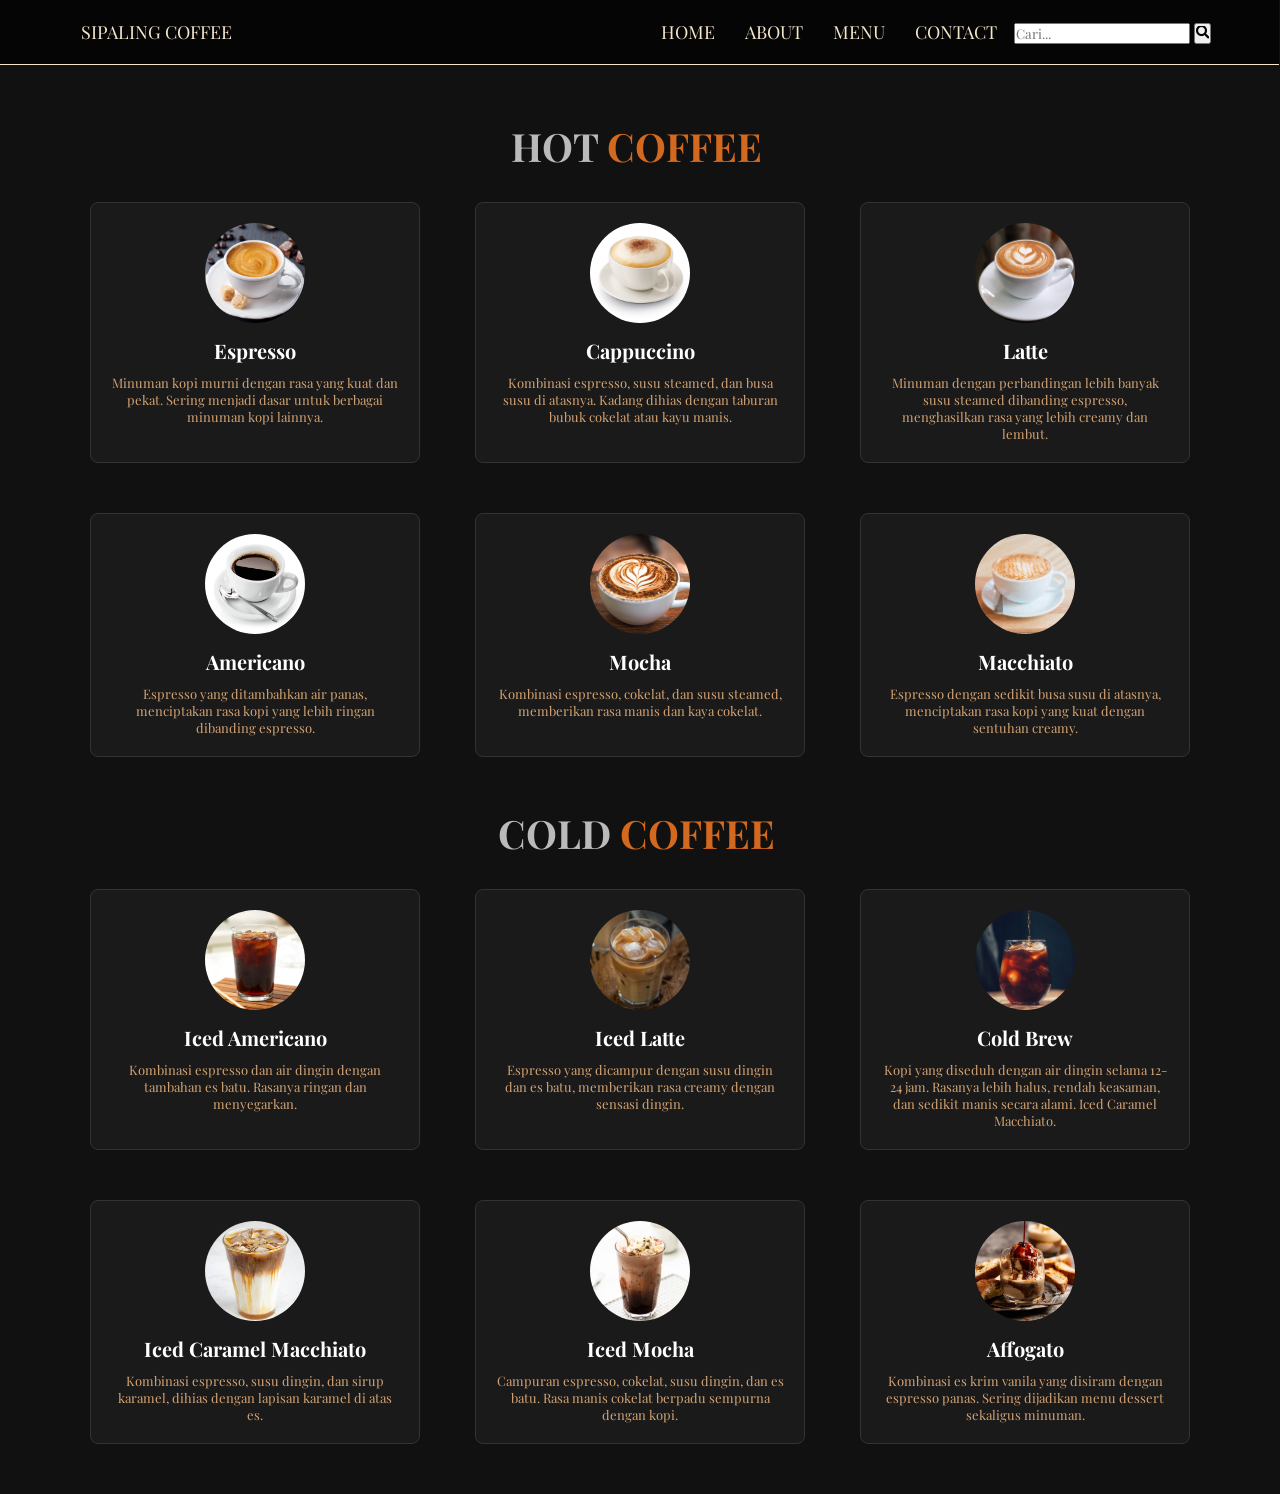
==== coffee.html @ 1930bd71 "feat: initial commit - Sipaling Coffee with Vercel config and TiDB Cloud support" ====
<!DOCTYPE html>
<html>
<head>
    <meta charset='utf-8'>
    <meta http-equiv='X-UA-Compatible' content='IE=edge'>
    <title>Coffee</title>
    <meta name='viewport' content='width=device-width, initial-scale=1'>
    <link rel='stylesheet' type='text/css' media='screen' href='style.css'>
    <link href="https://cdnjs.cloudflare.com/ajax/libs/font-awesome/5.15.3/css/all.min.css" rel="stylesheet"/>
    <link href="https://fonts.googleapis.com/css2?family=Playfair+Display:wght@700&amp;display=swap" rel="stylesheet"/>
</head>
<body>
    <!-- Navbar -->
    <div class="navbar">
        <a href="#"> SIPALING COFFEE </a>
        <div>
          <a href="index.html#home"> HOME </a>
          <a href="index.html#about"> ABOUT </a>
          <a href="index.html#menu"> MENU </a>
          <a href="index.html#contact"> CONTACT </a>
  
         <input type="text" id="searchInput" placeholder="Cari..." name="query" />
         <button class="submit" onclick="toggleSearch()">
            <i class="fas fa-search"></i>
          </button>
        </div>
    </div>

      <section id="menu">
        <div class="menu-content">
          <div class="menu-title">
            <h2>HOT <span>COFFEE</span></h2>
          </div>
          <div class="menu-grid" id="menuGrid">
            <div class="menu-item">
                  <img alt="Gambar Espresso" height="100" src="img/hot-espresso.jpg" width="100"/>
                <h3>Espresso</h3>
                <p>Minuman kopi murni dengan rasa yang kuat dan pekat. Sering menjadi dasar untuk berbagai minuman kopi lainnya.</p>
            </div>
            <div class="menu-item">
              <img alt="Gambar Cappuccino" height="100" src="img/hot-cappucino.jpeg" width="100"/>      
              <h3>Cappuccino</h3>
              <p>Kombinasi espresso, susu steamed, dan busa susu di atasnya. Kadang dihias dengan taburan bubuk cokelat atau kayu manis.</p>
            </div>
            <div class="menu-item">
              <img alt="Gambar Latte" height="100" src="img/hot-latte.jpeg" width="100"/>      
              <h3>Latte</h3>
              <p>Minuman dengan perbandingan lebih banyak susu steamed dibanding espresso, menghasilkan rasa yang lebih creamy dan lembut.</p>
            </div>
            <div class="menu-item">
                <img alt="Gambar Americano" height="100" src="img/hot-americano.jpg" width="100"/>
              <h3>Americano</h3>
              <p>Espresso yang ditambahkan air panas, menciptakan rasa kopi yang lebih ringan dibanding espresso.</p>
            </div>
            <div class="menu-item">
                <img alt="Gambar Mocha" height="100" src="img/hot-mocha.jpeg" width="100"/>      
                <h3>Mocha</h3>
                <p>Kombinasi espresso, cokelat, dan susu steamed, memberikan rasa manis dan kaya cokelat.</p>
            </div>
            <div class="menu-item">
                <img alt="Gambar Macchiato" height="100" src="img/hot-macchiato.jpeg" width="100"/>      
                <h3>Macchiato</h3>
                <p>Espresso dengan sedikit busa susu di atasnya, menciptakan rasa kopi yang kuat dengan sentuhan creamy.</p>
            </div>
          </div>
          <div class="menu-title">
            <h2>COLD <span>COFFEE</span></h2>
          </div>
          <div class="menu-grid" id="menuGrid">
            <adiv class="menu-item">
                  <img alt="Gambar Iced Americano" height="100" src="img/cold-iced_americano.jpg" width="100"/>
                <h3>Iced Americano</h3>
                <p>Kombinasi espresso dan air dingin dengan tambahan es batu. Rasanya ringan dan menyegarkan.</p>
            </adiv>
            <div class="menu-item">
              <img alt="Gambar Iced Latte" height="100" src="img/cold-iced_latte.jpg" width="100"/>      
              <h3>Iced Latte</h3>
              <p>Espresso yang dicampur dengan susu dingin dan es batu, memberikan rasa creamy dengan sensasi dingin.</p>
            </div>
            <div class="menu-item">
              <img alt="Gambar Cold Brew" height="100" src="img/cold-cold_brew.jpg" width="100"/>      
              <h3>Cold Brew</h3>
              <p>Kopi yang diseduh dengan air dingin selama 12-24 jam. Rasanya lebih halus, rendah keasaman, dan sedikit manis secara alami.
                Iced Caramel Macchiato.</p>
            </div>
            <div class="menu-item">
                <img alt="Gambar Iced Caramel Macchiato" height="100" src="img/cold-iced_caramel_macchiato.jpg" width="100"/>
              <h3>Iced Caramel Macchiato</h3>
              <p>Kombinasi espresso, susu dingin, dan sirup karamel, dihias dengan lapisan karamel di atas es.</p>
          </div>
          <div class="menu-item">
            <img alt="Gambar Iced Mocha" height="100" src="img/cold-iced_mocha.jpg" width="100"/>      
            <h3>Iced Mocha</h3>
            <p>Campuran espresso, cokelat, susu dingin, dan es batu. Rasa manis cokelat berpadu sempurna dengan kopi.</p>
          </div>
          <div class="menu-item">
            <img alt="Gambar Affogato" height="100" src="img/cold-affogato.jpg" width="100"/>      
            <h3>Affogato</h3>
            <p>Kombinasi es krim vanila yang disiram dengan espresso panas. Sering dijadikan menu dessert sekaligus minuman.</p>
          </div>
          </div>
        </div>
      </section>
    
    <script src='main.js'></script>
</body>
</html>
---- style.css ----
/* General Reset */
*, html, body {
  padding: 0;
  margin: 0;
  font-family: 'Playfair Display', serif;
  overflow-x: hidden;
  scroll-behavior: smooth;   
}

body {
  background-color: #111;
}

/* Navbar */
.navbar {
  width: 94%;
  display: flex;
  justify-content: space-between;
  padding: 20px 38px;
  background-color: rgba(0, 0, 0, 0.7);
  border-bottom: 1px solid #f5e6cc;
  position: fixed;
  cursor: pointer;
}
.navbar a {
  text-decoration: none;
  color: #f5e6cc;
  padding: 0 13px;
  font-size: 18px;
}
.navbar a:first-child {
  margin-left: 30px;
}

.navbar button {
  margin-right: 30px;
}
.navbar a:hover {
  color: #d4b483;
  transition: 0.3s;
}

/* Halaman Home */
.home-content {
  padding: 110px 0 0 90px;
  height: 93vh;
  width: 50%;
}
.home-content img {
  width: 100%;
  height: auto;
  position: absolute;
  top: 0;
  left: 0;
  z-index: -1;
}
.home-content h1 {
  font-size: 50px;
  color: #fff;
}
.home-content p {
  color: #796c56;
  font-size: 18px;
}

/* Halaman About */
.about {
  padding: 100px 90px;
  background-color: #f5e6cc;
}
.about-title {
  color: #333;
  font-size: 26px;
  display: flex;
  justify-content: center;
  margin-bottom: 30px;
}
.about-title h2 span {
  color: #d2691e;
  margin-right: 8px;
}
.about-container {
  display: flex;
  height: 300px;
  background-color: #f5e6cc;
  box-shadow: 0 4px 8px 0 rgba(0, 0, 0, 0.1);
}
.about-image {
  flex: 1;
  background-color: #ddd;
  display: flex;
}
.about-image img {
  width: 100%;
  object-fit: cover;
}
.about-content {
  flex: 1;
  padding: 10px 0 0 30px;
}
.about-content h2 {
  font-size: 32px;
  color: #333;
  margin-bottom: 20px;
}
.about-content p {
  color: #555;
  font-size: 15px;
  line-height: 27px;
}

/* Halaman Menu */
.menu-content {
  padding: 120px 90px 0 90PX;
}
.menu-title {
  font-size: 26px;
  color: #bababa;
  display: flex;
  justify-content: center;
  margin-bottom: 30px;
}
.menu-title h2 span {
  color: #d2691e;
  margin-right: 8px;
}
.menu-grid {
  display: flex;
  flex-wrap: wrap;
  justify-content: space-between;
}
.menu-item {
  width: 30%;
  padding: 20px;
  text-align: center;
  margin-bottom: 50px;
  box-sizing: border-box;
  background-color: #1a1a1a;
  border: 1px solid #333;
  border-radius: 8px;
  cursor: pointer;
}
.menu-item:hover {
  background-color: #555;
  transition: 0.5s;
}
.menu-grid a {
  text-decoration: none;
  color: white;
}
.menu-item img {
  border-radius: 50%;
}
.menu-item h3 {
  font-size: 20px;
  margin: 10px 0;
  color: #fff;
}
.menu-item p {
  font-size: 13px;
  color: #d4a373;
}

/* Halaman Contact */
.contact-content {
  padding: 90px 0;
  display: flex;
  flex-direction: column;
  align-items: center;
}
.contact-title {
  display: flex;
  justify-content: center;
  font-size: 27px;
  color: #bababa;
  margin-bottom: 30px;
}
.contact-title h2 span {
  color: #d2691e;
  margin-right: 8px;
}
.content {
  width: 85%;
}
.map-form {
  display: flex;
  border-radius: 8px;
  background-color: #1a1a1a;
}
.map {
  flex: 1;
}
.form {
  flex: 1;
  padding: 0 50px;
  display: flex;
  flex-direction: column;
  justify-content: center;
}
.form h2 {
  margin-bottom: 30px;
  font-size: 30px;
  text-align: center;
  color: #fff;
}
.form input, .form textarea {
  width: 100%;
  padding: 10px;
  margin-bottom: 20px;
  border: 1px solid #333;
  border-radius: 5px;
  background-color: #333;
  color: #fff;
}

.form button {
  padding: 10px 25px;
  margin: 0 170px;
  border: none;
  border-radius: 8px;
  background-color: #d4a373;
  color: #000;
  font-size: 15px;
  cursor: pointer;
}
.form button:hover {
  background-color: #b5835a;
}

/* Halaman Footer */
.footer-content {
  text-align: center;
  padding: 20px;
  background-color: #1a1a1a;
}
.footer-content .social-icons {
  margin-bottom: 20px;
}
.footer-content .social-icons a {
  display: inline-block;
  margin: 0 10px;
  color: #d4a373;
  font-size: 24px;
}
.footer-content .nav-links {
  margin-bottom: 20px;
}
.footer-content .nav-links a {
  display: inline-block;
  margin: 0 5px;
  padding: 10px 20px;
  color: #fff;
  border: 1px solid #fff;
  text-decoration: none;
}
.footer-content .nav-links a:hover {
  transition: 0.3s;
  background-color: #b5835a;
}
.footer-content .credits {
color: #d4a373;
}
.footer-content .credits span {
  color: #fff;
}
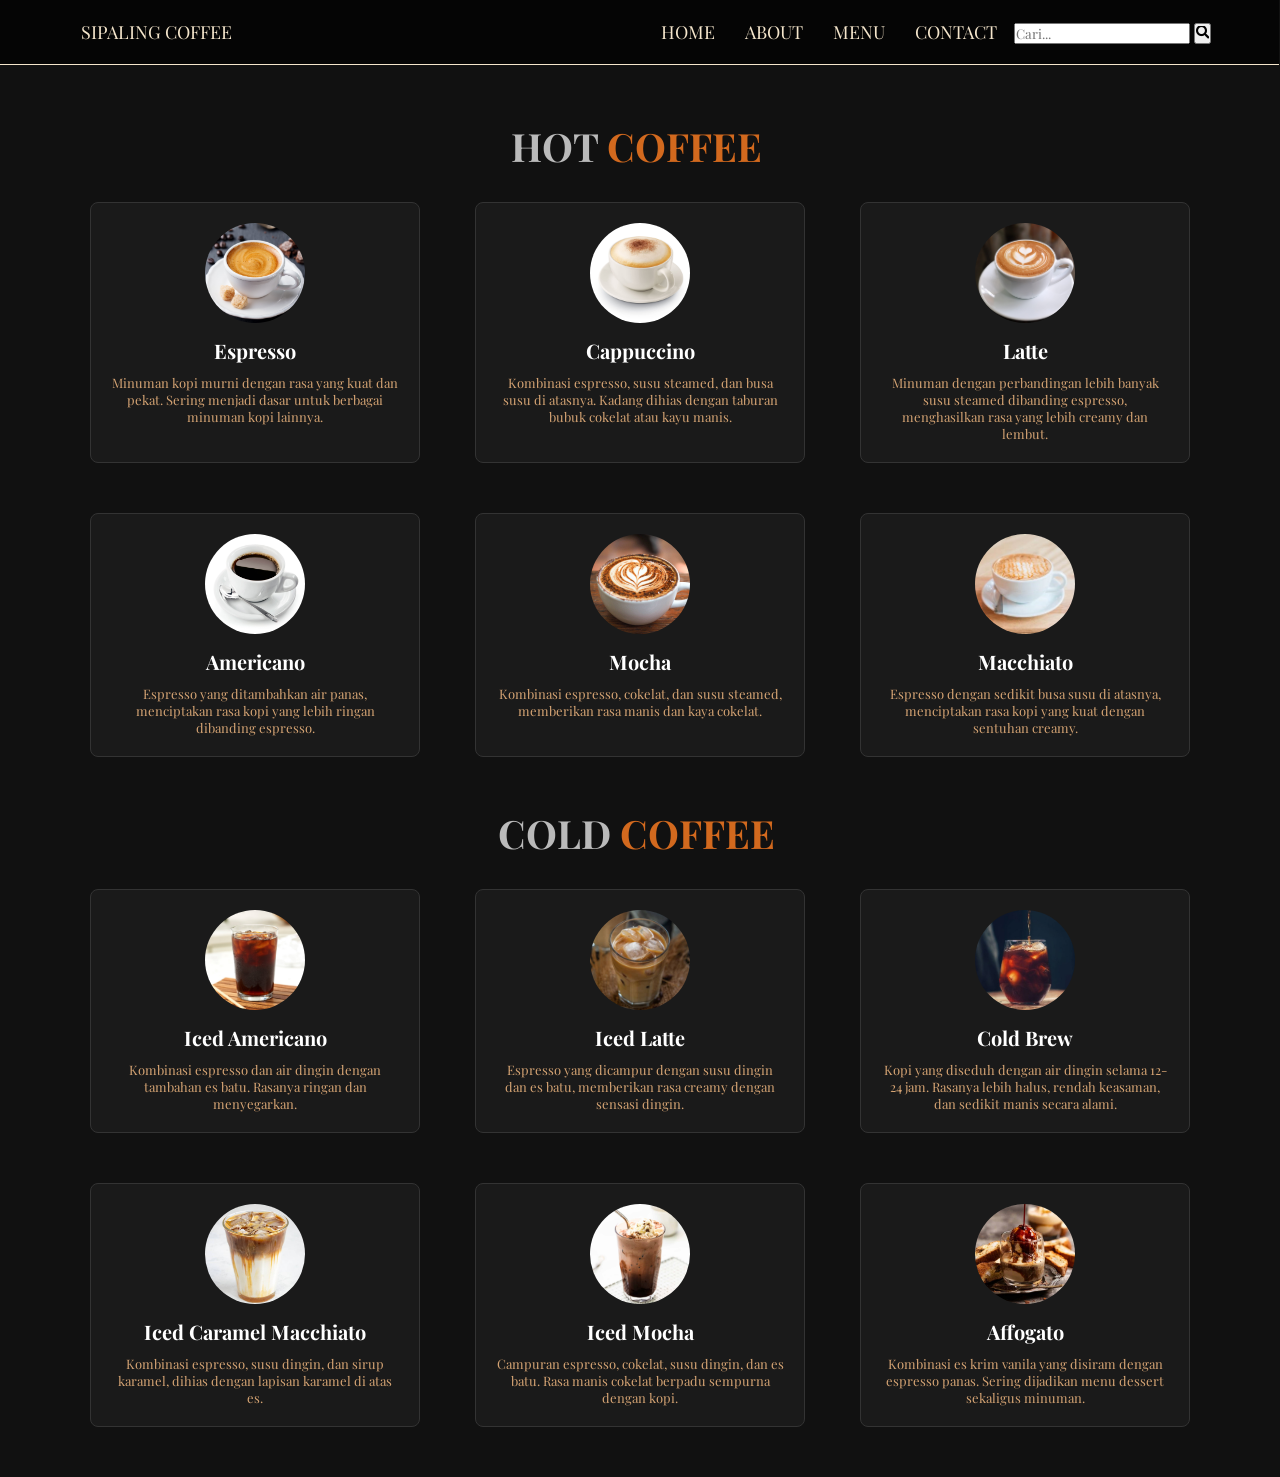
==== commit 41523f02: "feat: responsive mobile/tablet + hamburger menu all pages" ====
--- a/coffee.html
+++ b/coffee.html
@@ -12,18 +12,30 @@
 <body>
     <!-- Navbar -->
     <div class="navbar">
-        <a href="#"> SIPALING COFFEE </a>
+        <a href="#">SIPALING COFFEE</a>
         <div>
-          <a href="index.html#home"> HOME </a>
-          <a href="index.html#about"> ABOUT </a>
-          <a href="index.html#menu"> MENU </a>
-          <a href="index.html#contact"> CONTACT </a>
-  
-         <input type="text" id="searchInput" placeholder="Cari..." name="query" />
-         <button class="submit" onclick="toggleSearch()">
+          <a href="index.html#home">HOME</a>
+          <a href="index.html#about">ABOUT</a>
+          <a href="index.html#menu">MENU</a>
+          <a href="index.html#contact">CONTACT</a>
+          <input type="text" id="searchInput" placeholder="Cari..." name="query" />
+          <button class="submit" onclick="toggleSearch()">
             <i class="fas fa-search"></i>
           </button>
         </div>
+        <!-- Hamburger (mobile only) -->
+        <button class="hamburger" onclick="toggleMobileMenu()" aria-label="Menu">
+          <span></span><span></span><span></span>
+        </button>
+    </div>
+
+    <!-- Mobile Overlay Menu -->
+    <div class="mobile-menu" id="mobileMenu">
+      <button class="close-btn" onclick="toggleMobileMenu()">&times;</button>
+      <a href="index.html#home" onclick="toggleMobileMenu()">HOME</a>
+      <a href="index.html#about" onclick="toggleMobileMenu()">ABOUT</a>
+      <a href="index.html#menu" onclick="toggleMobileMenu()">MENU</a>
+      <a href="index.html#contact" onclick="toggleMobileMenu()">CONTACT</a>
     </div>
 
       <section id="menu">
@@ -66,12 +78,12 @@
           <div class="menu-title">
             <h2>COLD <span>COFFEE</span></h2>
           </div>
-          <div class="menu-grid" id="menuGrid">
-            <adiv class="menu-item">
+          <div class="menu-grid" id="menuGrid2">
+            <div class="menu-item">
                   <img alt="Gambar Iced Americano" height="100" src="img/cold-iced_americano.jpg" width="100"/>
                 <h3>Iced Americano</h3>
                 <p>Kombinasi espresso dan air dingin dengan tambahan es batu. Rasanya ringan dan menyegarkan.</p>
-            </adiv>
+            </div>
             <div class="menu-item">
               <img alt="Gambar Iced Latte" height="100" src="img/cold-iced_latte.jpg" width="100"/>      
               <h3>Iced Latte</h3>
@@ -80,28 +92,30 @@
             <div class="menu-item">
               <img alt="Gambar Cold Brew" height="100" src="img/cold-cold_brew.jpg" width="100"/>      
               <h3>Cold Brew</h3>
-              <p>Kopi yang diseduh dengan air dingin selama 12-24 jam. Rasanya lebih halus, rendah keasaman, dan sedikit manis secara alami.
-                Iced Caramel Macchiato.</p>
+              <p>Kopi yang diseduh dengan air dingin selama 12-24 jam. Rasanya lebih halus, rendah keasaman, dan sedikit manis secara alami.</p>
             </div>
             <div class="menu-item">
                 <img alt="Gambar Iced Caramel Macchiato" height="100" src="img/cold-iced_caramel_macchiato.jpg" width="100"/>
               <h3>Iced Caramel Macchiato</h3>
               <p>Kombinasi espresso, susu dingin, dan sirup karamel, dihias dengan lapisan karamel di atas es.</p>
-          </div>
-          <div class="menu-item">
-            <img alt="Gambar Iced Mocha" height="100" src="img/cold-iced_mocha.jpg" width="100"/>      
-            <h3>Iced Mocha</h3>
-            <p>Campuran espresso, cokelat, susu dingin, dan es batu. Rasa manis cokelat berpadu sempurna dengan kopi.</p>
-          </div>
-          <div class="menu-item">
-            <img alt="Gambar Affogato" height="100" src="img/cold-affogato.jpg" width="100"/>      
-            <h3>Affogato</h3>
-            <p>Kombinasi es krim vanila yang disiram dengan espresso panas. Sering dijadikan menu dessert sekaligus minuman.</p>
-          </div>
+            </div>
+            <div class="menu-item">
+              <img alt="Gambar Iced Mocha" height="100" src="img/cold-iced_mocha.jpg" width="100"/>      
+              <h3>Iced Mocha</h3>
+              <p>Campuran espresso, cokelat, susu dingin, dan es batu. Rasa manis cokelat berpadu sempurna dengan kopi.</p>
+            </div>
+            <div class="menu-item">
+              <img alt="Gambar Affogato" height="100" src="img/cold-affogato.jpg" width="100"/>      
+              <h3>Affogato</h3>
+              <p>Kombinasi es krim vanila yang disiram dengan espresso panas. Sering dijadikan menu dessert sekaligus minuman.</p>
+            </div>
           </div>
         </div>
       </section>
     
     <script src='main.js'></script>
+    <script>
+    function toggleMobileMenu(){ document.getElementById("mobileMenu").classList.toggle("open"); }
+    </script>
 </body>
-</html>+</html>
--- a/style.css
+++ b/style.css
@@ -262,4 +262,94 @@
 }
 .footer-content .credits span {
   color: #fff;
-}+}
+
+
+/* ============================================================
+   RESPONSIVE & HAMBURGER MENU — Sipaling Coffee
+============================================================ */
+.hamburger {
+  display: none;
+  flex-direction: column;
+  cursor: pointer;
+  gap: 5px;
+  background: none;
+  border: none;
+  padding: 4px;
+  z-index: 1100;
+  margin-right: 10px;
+}
+.hamburger span {
+  display: block;
+  width: 25px;
+  height: 3px;
+  background-color: #f5e6cc;
+  border-radius: 3px;
+  transition: all 0.3s ease;
+}
+.mobile-menu {
+  display: none;
+  position: fixed;
+  top: 0; left: 0;
+  width: 100%; height: 100%;
+  background-color: rgba(0,0,0,0.95);
+  z-index: 1050;
+  flex-direction: column;
+  align-items: center;
+  justify-content: center;
+  gap: 24px;
+}
+.mobile-menu.open { display: flex; }
+.mobile-menu a {
+  color: #f5e6cc;
+  font-size: 22px;
+  text-decoration: none;
+  padding: 8px 0;
+}
+.mobile-menu a:hover { color: #d4b483; }
+.mobile-menu .close-btn {
+  position: absolute;
+  top: 20px; right: 25px;
+  font-size: 32px;
+  color: #f5e6cc;
+  background: none; border: none;
+  cursor: pointer; line-height: 1;
+}
+
+/* Tablet */
+@media (max-width: 991px) {
+  .home-content { width: 70%; padding: 110px 0 0 50px; }
+  .about-container { height: auto; }
+  .menu-content { padding: 120px 40px 0 40px; }
+  .menu-item { width: 45%; }
+  .map-form { flex-direction: column; }
+  .form { padding: 20px 30px; }
+  .form button { margin: 0 80px; }
+}
+
+/* Mobile */
+@media (max-width: 767px) {
+  .navbar { padding: 15px 20px; width: calc(100% - 40px); }
+  .navbar > div { display: none; }
+  .hamburger { display: flex; }
+  .navbar a:first-child { margin-left: 0; font-size: 16px; }
+  .home-content { width: 100%; padding: 90px 20px 40px 20px; }
+  .home-content h1 { font-size: 28px; line-height: 1.3; }
+  .home-content p { font-size: 14px; }
+  .about { padding: 60px 20px; }
+  .about-container { flex-direction: column; height: auto; }
+  .about-image { height: 200px; }
+  .about-content { padding: 20px 15px; }
+  .about-content h2 { font-size: 24px; }
+  .menu-content { padding: 90px 15px 0 15px; }
+  .menu-grid { flex-direction: column; align-items: center; }
+  .menu-item { width: 100%; max-width: 340px; margin-bottom: 20px; }
+  .contact-content { padding: 60px 15px; }
+  .content { width: 100%; }
+  .map-form { flex-direction: column; }
+  .map iframe { height: 200px; width: 100%; }
+  .form { padding: 20px 20px; }
+  .form h2 { font-size: 22px; }
+  .form button { margin: 0 auto; display: block; width: 100%; }
+  .footer-content .nav-links a { padding: 6px 10px; font-size: 13px; margin: 4px 2px; }
+}
